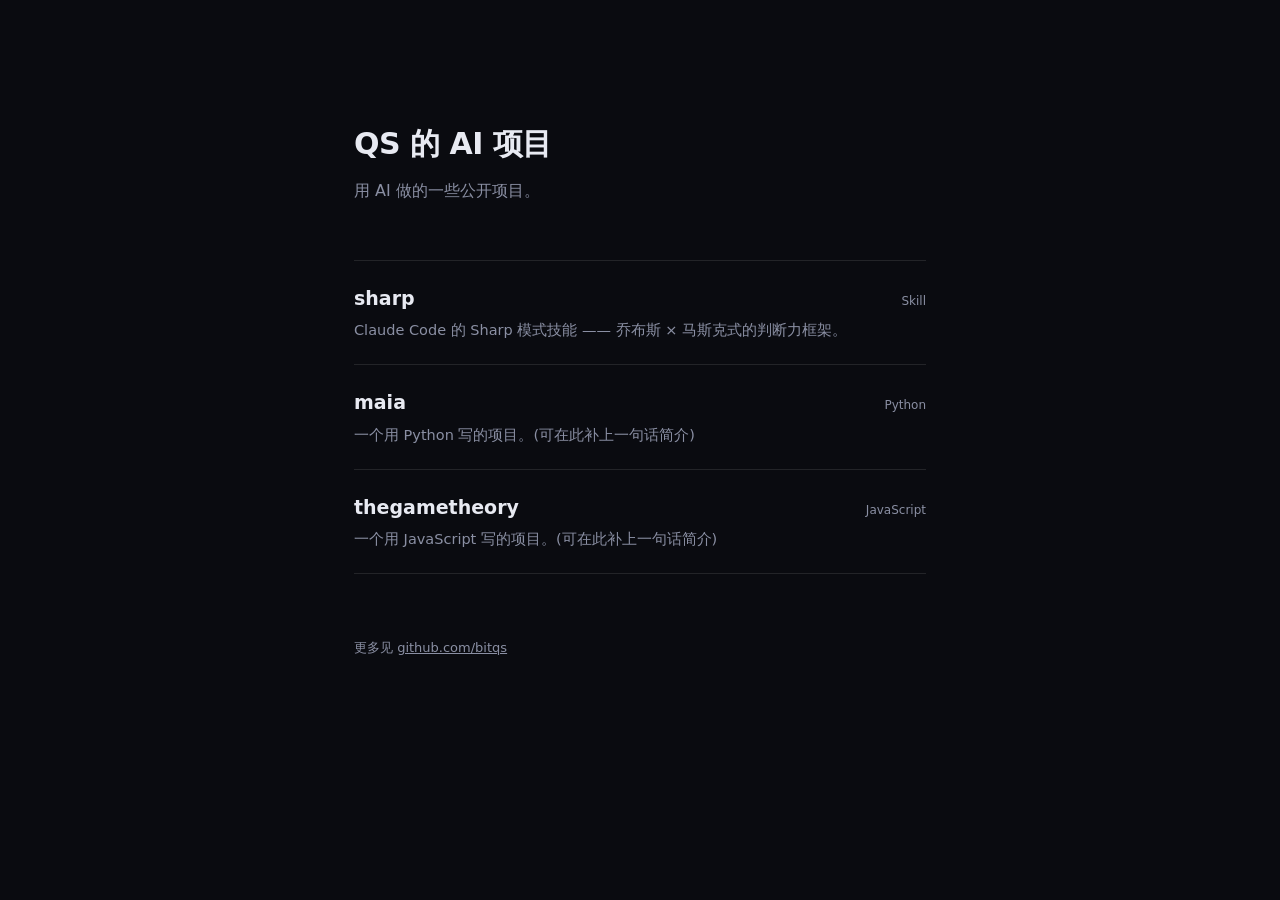
==== index.html @ 00a7f292 "Simplify to minimal list of public AI projects" ====
<!DOCTYPE html>
<html lang="zh-CN">
<head>
  <meta charset="UTF-8" />
  <meta name="viewport" content="width=device-width, initial-scale=1.0" />
  <title>QS · AI 项目</title>
  <style>
    :root {
      --bg: #0a0b10;
      --text: #e8eaf2;
      --muted: #8a8fa3;
      --line: rgba(255, 255, 255, 0.1);
      --accent: #7c5cff;
    }
    * { margin: 0; padding: 0; box-sizing: border-box; }
    body {
      font-family: -apple-system, "PingFang SC", "Microsoft YaHei", system-ui, sans-serif;
      background: var(--bg);
      color: var(--text);
      line-height: 1.6;
      -webkit-font-smoothing: antialiased;
    }
    main {
      max-width: 620px;
      margin: 0 auto;
      padding: 120px 24px 80px;
    }
    header { margin-bottom: 56px; }
    h1 { font-size: 30px; font-weight: 700; letter-spacing: -0.5px; }
    header p { color: var(--muted); margin-top: 10px; font-size: 16px; }

    .list { display: flex; flex-direction: column; }
    a.item {
      display: block;
      text-decoration: none;
      color: inherit;
      padding: 22px 0;
      border-top: 1px solid var(--line);
      transition: padding-left 0.18s ease;
    }
    a.item:last-child { border-bottom: 1px solid var(--line); }
    a.item:hover { padding-left: 8px; }
    .row { display: flex; align-items: baseline; justify-content: space-between; gap: 12px; }
    .name { font-size: 19px; font-weight: 600; }
    a.item:hover .name { color: var(--accent); }
    .lang { font-size: 12px; color: var(--muted); white-space: nowrap; }
    .desc { color: var(--muted); font-size: 14.5px; margin-top: 6px; }

    footer {
      margin-top: 64px;
      color: var(--muted);
      font-size: 13px;
    }
    footer a { color: var(--muted); }
  </style>
</head>
<body>
  <main>
    <header>
      <h1>QS 的 AI 项目</h1>
      <p>用 AI 做的一些公开项目。</p>
    </header>

    <div class="list">
      <a class="item" href="https://github.com/bitqs/sharp">
        <div class="row">
          <span class="name">sharp</span>
          <span class="lang">Skill</span>
        </div>
        <div class="desc">Claude Code 的 Sharp 模式技能 —— 乔布斯 × 马斯克式的判断力框架。</div>
      </a>

      <a class="item" href="https://github.com/bitqs/maia">
        <div class="row">
          <span class="name">maia</span>
          <span class="lang">Python</span>
        </div>
        <div class="desc">一个用 Python 写的项目。(可在此补上一句话简介)</div>
      </a>

      <a class="item" href="https://github.com/bitqs/thegametheory">
        <div class="row">
          <span class="name">thegametheory</span>
          <span class="lang">JavaScript</span>
        </div>
        <div class="desc">一个用 JavaScript 写的项目。(可在此补上一句话简介)</div>
      </a>
    </div>

    <footer>
      更多见 <a href="https://github.com/bitqs">github.com/bitqs</a>
    </footer>
  </main>
</body>
</html>
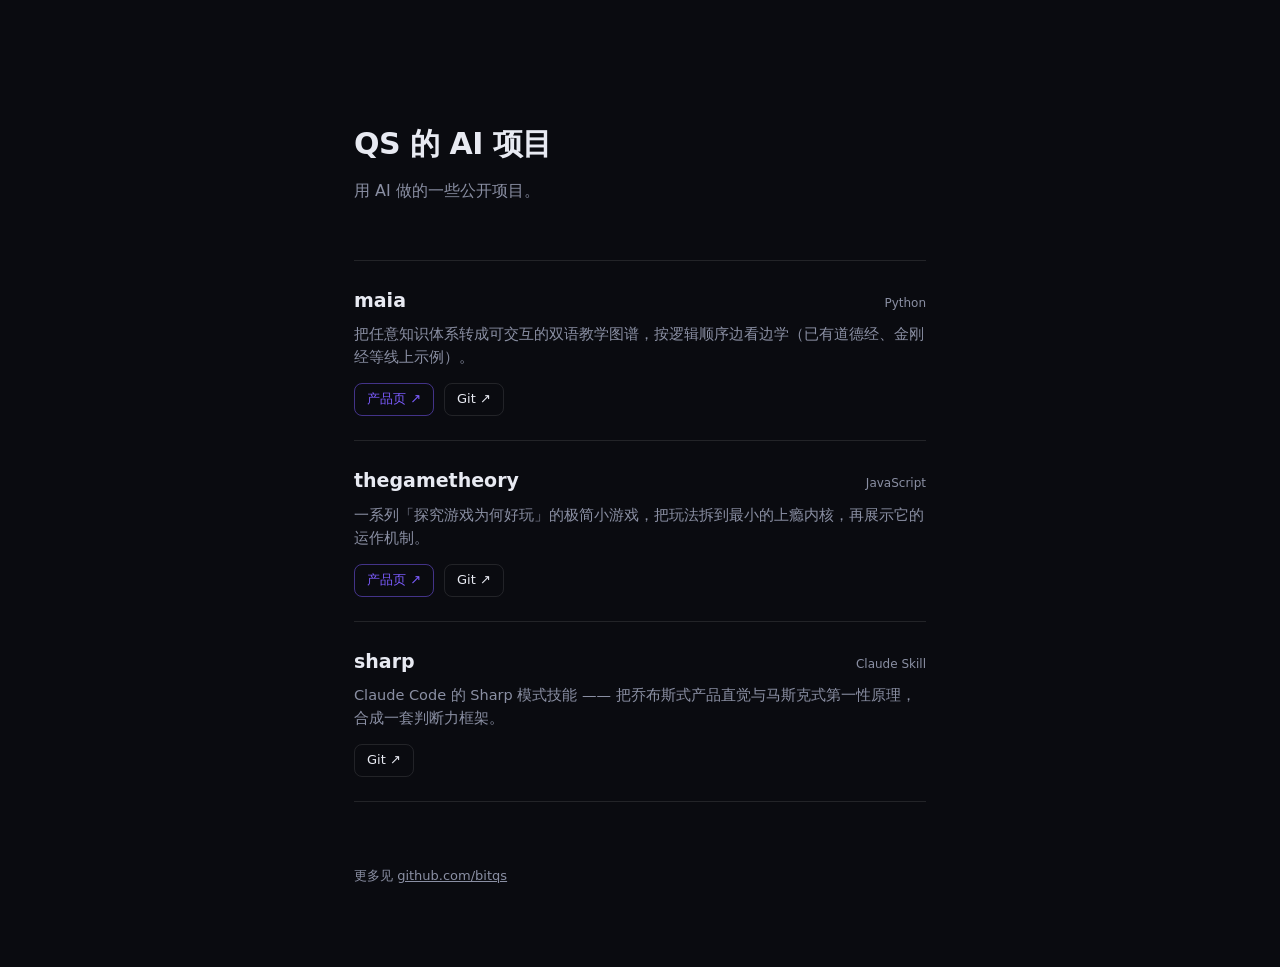
==== commit 899ec491: "Add project descriptions with product and Git links" ====
--- a/index.html
+++ b/index.html
@@ -30,21 +30,29 @@
     header p { color: var(--muted); margin-top: 10px; font-size: 16px; }
 
     .list { display: flex; flex-direction: column; }
-    a.item {
-      display: block;
-      text-decoration: none;
-      color: inherit;
-      padding: 22px 0;
+    .item {
+      padding: 24px 0;
       border-top: 1px solid var(--line);
-      transition: padding-left 0.18s ease;
     }
-    a.item:last-child { border-bottom: 1px solid var(--line); }
-    a.item:hover { padding-left: 8px; }
+    .item:last-child { border-bottom: 1px solid var(--line); }
     .row { display: flex; align-items: baseline; justify-content: space-between; gap: 12px; }
     .name { font-size: 19px; font-weight: 600; }
-    a.item:hover .name { color: var(--accent); }
     .lang { font-size: 12px; color: var(--muted); white-space: nowrap; }
-    .desc { color: var(--muted); font-size: 14.5px; margin-top: 6px; }
+    .desc { color: var(--muted); font-size: 14.5px; margin-top: 8px; }
+
+    .links { display: flex; gap: 10px; margin-top: 14px; flex-wrap: wrap; }
+    .links a {
+      font-size: 13px;
+      text-decoration: none;
+      color: var(--text);
+      padding: 5px 12px;
+      border: 1px solid var(--line);
+      border-radius: 8px;
+      transition: border-color 0.18s ease, color 0.18s ease;
+    }
+    .links a:hover { border-color: var(--accent); color: var(--accent); }
+    .links a.primary { border-color: rgba(124, 92, 255, 0.5); color: var(--accent); }
+    .links a.primary:hover { background: rgba(124, 92, 255, 0.12); }
 
     footer {
       margin-top: 64px;
@@ -62,33 +70,44 @@
     </header>
 
     <div class="list">
-      <a class="item" href="https://github.com/bitqs/sharp">
-        <div class="row">
-          <span class="name">sharp</span>
-          <span class="lang">Skill</span>
-        </div>
-        <div class="desc">Claude Code 的 Sharp 模式技能 —— 乔布斯 × 马斯克式的判断力框架。</div>
-      </a>
-
-      <a class="item" href="https://github.com/bitqs/maia">
+      <article class="item">
         <div class="row">
           <span class="name">maia</span>
           <span class="lang">Python</span>
         </div>
-        <div class="desc">一个用 Python 写的项目。(可在此补上一句话简介)</div>
-      </a>
+        <div class="desc">把任意知识体系转成可交互的双语教学图谱，按逻辑顺序边看边学（已有道德经、金刚经等线上示例）。</div>
+        <div class="links">
+          <a class="primary" href="https://bitqs.github.io/maia/daodejing.html" target="_blank" rel="noopener">产品页 ↗</a>
+          <a href="https://github.com/bitqs/maia" target="_blank" rel="noopener">Git ↗</a>
+        </div>
+      </article>
 
-      <a class="item" href="https://github.com/bitqs/thegametheory">
+      <article class="item">
         <div class="row">
           <span class="name">thegametheory</span>
           <span class="lang">JavaScript</span>
         </div>
-        <div class="desc">一个用 JavaScript 写的项目。(可在此补上一句话简介)</div>
-      </a>
+        <div class="desc">一系列「探究游戏为何好玩」的极简小游戏，把玩法拆到最小的上瘾内核，再展示它的运作机制。</div>
+        <div class="links">
+          <a class="primary" href="https://thegametheory.pages.dev" target="_blank" rel="noopener">产品页 ↗</a>
+          <a href="https://github.com/bitqs/thegametheory" target="_blank" rel="noopener">Git ↗</a>
+        </div>
+      </article>
+
+      <article class="item">
+        <div class="row">
+          <span class="name">sharp</span>
+          <span class="lang">Claude Skill</span>
+        </div>
+        <div class="desc">Claude Code 的 Sharp 模式技能 —— 把乔布斯式产品直觉与马斯克式第一性原理，合成一套判断力框架。</div>
+        <div class="links">
+          <a href="https://github.com/bitqs/sharp" target="_blank" rel="noopener">Git ↗</a>
+        </div>
+      </article>
     </div>
 
     <footer>
-      更多见 <a href="https://github.com/bitqs">github.com/bitqs</a>
+      更多见 <a href="https://github.com/bitqs" target="_blank" rel="noopener">github.com/bitqs</a>
     </footer>
   </main>
 </body>
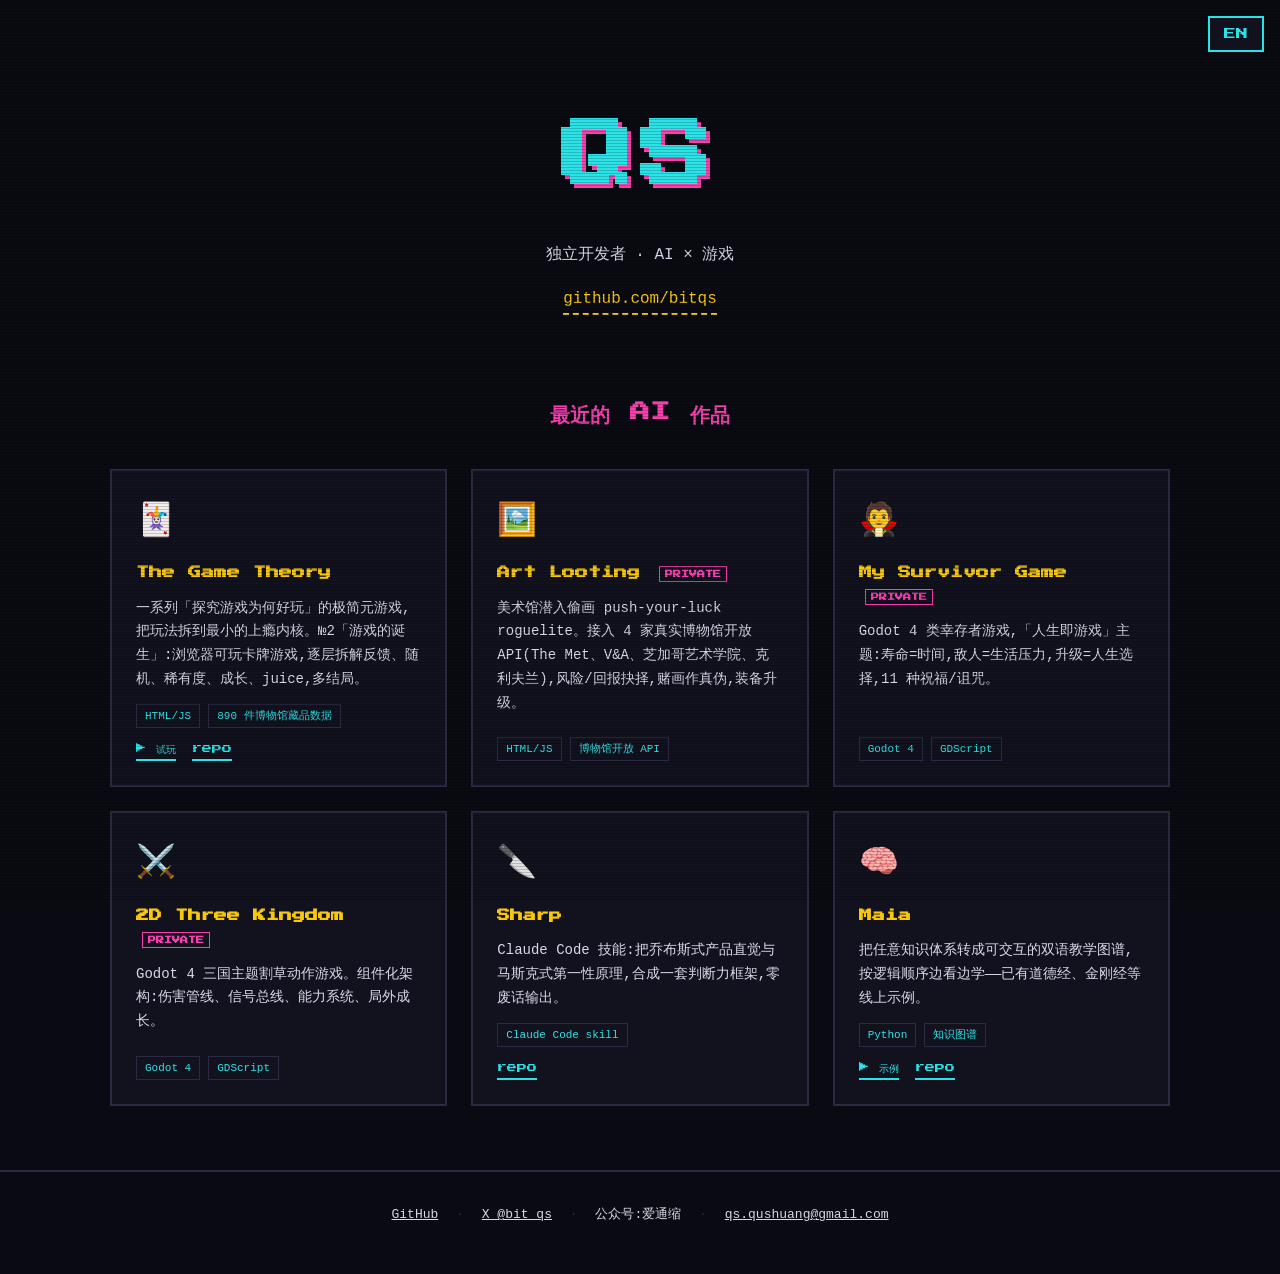
==== commit 6eca6f57: "Redesign as pixel/neon retro theme with zh/en i18n Co-Authored-By: Claude Opus 4.8 (1M context) <nor" ====
--- a/index.html
+++ b/index.html
@@ -1,114 +1,96 @@
 <!DOCTYPE html>
 <html lang="zh-CN">
 <head>
-  <meta charset="UTF-8" />
-  <meta name="viewport" content="width=device-width, initial-scale=1.0" />
-  <title>QS · AI 项目</title>
-  <style>
-    :root {
-      --bg: #0a0b10;
-      --text: #e8eaf2;
-      --muted: #8a8fa3;
-      --line: rgba(255, 255, 255, 0.1);
-      --accent: #7c5cff;
-    }
-    * { margin: 0; padding: 0; box-sizing: border-box; }
-    body {
-      font-family: -apple-system, "PingFang SC", "Microsoft YaHei", system-ui, sans-serif;
-      background: var(--bg);
-      color: var(--text);
-      line-height: 1.6;
-      -webkit-font-smoothing: antialiased;
-    }
-    main {
-      max-width: 620px;
-      margin: 0 auto;
-      padding: 120px 24px 80px;
-    }
-    header { margin-bottom: 56px; }
-    h1 { font-size: 30px; font-weight: 700; letter-spacing: -0.5px; }
-    header p { color: var(--muted); margin-top: 10px; font-size: 16px; }
-
-    .list { display: flex; flex-direction: column; }
-    .item {
-      padding: 24px 0;
-      border-top: 1px solid var(--line);
-    }
-    .item:last-child { border-bottom: 1px solid var(--line); }
-    .row { display: flex; align-items: baseline; justify-content: space-between; gap: 12px; }
-    .name { font-size: 19px; font-weight: 600; }
-    .lang { font-size: 12px; color: var(--muted); white-space: nowrap; }
-    .desc { color: var(--muted); font-size: 14.5px; margin-top: 8px; }
-
-    .links { display: flex; gap: 10px; margin-top: 14px; flex-wrap: wrap; }
-    .links a {
-      font-size: 13px;
-      text-decoration: none;
-      color: var(--text);
-      padding: 5px 12px;
-      border: 1px solid var(--line);
-      border-radius: 8px;
-      transition: border-color 0.18s ease, color 0.18s ease;
-    }
-    .links a:hover { border-color: var(--accent); color: var(--accent); }
-    .links a.primary { border-color: rgba(124, 92, 255, 0.5); color: var(--accent); }
-    .links a.primary:hover { background: rgba(124, 92, 255, 0.12); }
-
-    footer {
-      margin-top: 64px;
-      color: var(--muted);
-      font-size: 13px;
-    }
-    footer a { color: var(--muted); }
-  </style>
+  <meta charset="UTF-8">
+  <meta name="viewport" content="width=device-width, initial-scale=1.0">
+  <title>QS · AI 作品集</title>
+  <meta name="description" content="QS — 独立开发者,AI × 游戏。最近的 AI 作品集。">
+  <link rel="preconnect" href="https://fonts.googleapis.com">
+  <link rel="preconnect" href="https://fonts.gstatic.com" crossorigin>
+  <link href="https://fonts.googleapis.com/css2?family=Press+Start+2P&display=swap" rel="stylesheet">
+  <link rel="stylesheet" href="style.css">
 </head>
 <body>
+  <div class="scanlines" aria-hidden="true"></div>
+
+  <button id="lang-toggle" aria-label="Switch language">EN</button>
+
+  <header class="hero">
+    <h1 class="hero-title">QS</h1>
+    <p class="hero-sub" data-i18n="tagline">独立开发者 · AI × 游戏</p>
+    <a class="hero-gh" href="https://github.com/bitqs" target="_blank" rel="noopener">github.com/bitqs</a>
+  </header>
+
   <main>
-    <header>
-      <h1>QS 的 AI 项目</h1>
-      <p>用 AI 做的一些公开项目。</p>
-    </header>
+    <h2 class="section-title" data-i18n="worksTitle">最近的 AI 作品</h2>
+    <div class="grid">
 
-    <div class="list">
-      <article class="item">
-        <div class="row">
-          <span class="name">maia</span>
-          <span class="lang">Python</span>
-        </div>
-        <div class="desc">把任意知识体系转成可交互的双语教学图谱，按逻辑顺序边看边学（已有道德经、金刚经等线上示例）。</div>
+      <article class="card">
+        <div class="card-icon">🃏</div>
+        <h3>The Game Theory</h3>
+        <p data-i18n="tgtDesc">一系列「探究游戏为何好玩」的极简元游戏,把玩法拆到最小的上瘾内核。№2「游戏的诞生」:浏览器可玩卡牌游戏,逐层拆解反馈、随机、稀有度、成长、juice,多结局。</p>
+        <div class="tags"><span>HTML/JS</span><span>890 件博物馆藏品数据</span></div>
         <div class="links">
-          <a class="primary" href="https://bitqs.github.io/maia/daodejing.html" target="_blank" rel="noopener">产品页 ↗</a>
-          <a href="https://github.com/bitqs/maia" target="_blank" rel="noopener">Git ↗</a>
+          <a href="https://thegametheory.pages.dev" target="_blank" rel="noopener" data-i18n="play">▶ 试玩</a>
+          <a href="https://github.com/bitqs/thegametheory" target="_blank" rel="noopener">repo</a>
         </div>
       </article>
 
-      <article class="item">
-        <div class="row">
-          <span class="name">thegametheory</span>
-          <span class="lang">JavaScript</span>
-        </div>
-        <div class="desc">一系列「探究游戏为何好玩」的极简小游戏，把玩法拆到最小的上瘾内核，再展示它的运作机制。</div>
+      <article class="card">
+        <div class="card-icon">🖼️</div>
+        <h3>Art Looting <span class="badge">PRIVATE</span></h3>
+        <p data-i18n="artDesc">美术馆潜入偷画 push-your-luck roguelite。接入 4 家真实博物馆开放 API(The Met、V&amp;A、芝加哥艺术学院、克利夫兰),风险/回报抉择,赌画作真伪,装备升级。</p>
+        <div class="tags"><span>HTML/JS</span><span>博物馆开放 API</span></div>
+      </article>
+
+      <article class="card">
+        <div class="card-icon">🧛</div>
+        <h3>My Survivor Game <span class="badge">PRIVATE</span></h3>
+        <p data-i18n="survDesc">Godot 4 类幸存者游戏,「人生即游戏」主题:寿命=时间,敌人=生活压力,升级=人生选择,11 种祝福/诅咒。</p>
+        <div class="tags"><span>Godot 4</span><span>GDScript</span></div>
+      </article>
+
+      <article class="card">
+        <div class="card-icon">⚔️</div>
+        <h3>2D Three Kingdom <span class="badge">PRIVATE</span></h3>
+        <p data-i18n="threeDesc">Godot 4 三国主题割草动作游戏。组件化架构:伤害管线、信号总线、能力系统、局外成长。</p>
+        <div class="tags"><span>Godot 4</span><span>GDScript</span></div>
+      </article>
+
+      <article class="card">
+        <div class="card-icon">🔪</div>
+        <h3>Sharp</h3>
+        <p data-i18n="sharpDesc">Claude Code 技能:把乔布斯式产品直觉与马斯克式第一性原理,合成一套判断力框架,零废话输出。</p>
+        <div class="tags"><span>Claude Code skill</span></div>
         <div class="links">
-          <a class="primary" href="https://thegametheory.pages.dev" target="_blank" rel="noopener">产品页 ↗</a>
-          <a href="https://github.com/bitqs/thegametheory" target="_blank" rel="noopener">Git ↗</a>
+          <a href="https://github.com/bitqs/sharp" target="_blank" rel="noopener">repo</a>
         </div>
       </article>
 
-      <article class="item">
-        <div class="row">
-          <span class="name">sharp</span>
-          <span class="lang">Claude Skill</span>
-        </div>
-        <div class="desc">Claude Code 的 Sharp 模式技能 —— 把乔布斯式产品直觉与马斯克式第一性原理，合成一套判断力框架。</div>
+      <article class="card">
+        <div class="card-icon">🧠</div>
+        <h3>Maia</h3>
+        <p data-i18n="maiaDesc">把任意知识体系转成可交互的双语教学图谱,按逻辑顺序边看边学——已有道德经、金刚经等线上示例。</p>
+        <div class="tags"><span>Python</span><span>知识图谱</span></div>
         <div class="links">
-          <a href="https://github.com/bitqs/sharp" target="_blank" rel="noopener">Git ↗</a>
+          <a href="https://bitqs.github.io/maia/daodejing.html" target="_blank" rel="noopener" data-i18n="demo">▶ 示例</a>
+          <a href="https://github.com/bitqs/maia" target="_blank" rel="noopener">repo</a>
         </div>
       </article>
+
     </div>
+  </main>
 
-    <footer>
-      更多见 <a href="https://github.com/bitqs" target="_blank" rel="noopener">github.com/bitqs</a>
-    </footer>
-  </main>
+  <footer>
+    <a href="https://github.com/bitqs" target="_blank" rel="noopener">GitHub</a>
+    <span class="sep">·</span>
+    <a href="https://x.com/bit_qs" target="_blank" rel="noopener">X @bit_qs</a>
+    <span class="sep">·</span>
+    <span data-i18n="wechat">公众号:爱通缩</span>
+    <span class="sep">·</span>
+    <a href="mailto:qs.qushuang@gmail.com">qs.qushuang@gmail.com</a>
+  </footer>
+
+  <script src="main.js"></script>
 </body>
 </html>
--- a/style.css
+++ b/style.css
@@ -0,0 +1,186 @@
+:root {
+  --bg: #0a0a12;
+  --bg-card: #12121f;
+  --fg: #d8d8e8;
+  --cyan: #2de2e6;
+  --magenta: #f640ae;
+  --yellow: #f9c80e;
+  --border: #2a2a45;
+  --px-font: 'Press Start 2P', 'Microsoft YaHei', monospace;
+}
+
+* { margin: 0; padding: 0; box-sizing: border-box; }
+
+body {
+  background: var(--bg);
+  color: var(--fg);
+  font-family: ui-monospace, 'SF Mono', Menlo, 'PingFang SC', 'Microsoft YaHei', monospace;
+  line-height: 1.7;
+  min-height: 100vh;
+}
+
+/* CRT scanlines */
+.scanlines {
+  position: fixed;
+  inset: 0;
+  pointer-events: none;
+  background: repeating-linear-gradient(
+    0deg,
+    rgba(0, 0, 0, 0.18) 0px,
+    rgba(0, 0, 0, 0.18) 1px,
+    transparent 1px,
+    transparent 3px
+  );
+  z-index: 100;
+}
+
+/* Language toggle */
+#lang-toggle {
+  position: fixed;
+  top: 16px;
+  right: 16px;
+  z-index: 200;
+  font-family: var(--px-font);
+  font-size: 12px;
+  padding: 10px 14px;
+  background: var(--bg-card);
+  color: var(--cyan);
+  border: 2px solid var(--cyan);
+  cursor: pointer;
+  image-rendering: pixelated;
+}
+#lang-toggle:hover {
+  background: var(--cyan);
+  color: var(--bg);
+  box-shadow: 0 0 12px var(--cyan);
+}
+
+/* Hero */
+.hero {
+  text-align: center;
+  padding: 96px 20px 56px;
+}
+.hero-title {
+  font-family: var(--px-font);
+  font-size: clamp(40px, 10vw, 72px);
+  color: var(--cyan);
+  text-shadow: 4px 4px 0 var(--magenta);
+  letter-spacing: 0.1em;
+}
+.hero-sub {
+  margin-top: 24px;
+  font-size: 16px;
+  color: var(--fg);
+}
+.hero-gh {
+  display: inline-block;
+  margin-top: 16px;
+  color: var(--yellow);
+  text-decoration: none;
+  border-bottom: 2px dashed var(--yellow);
+}
+.hero-gh:hover { text-shadow: 0 0 8px var(--yellow); }
+
+/* Works section */
+.section-title {
+  font-family: var(--px-font);
+  font-size: clamp(14px, 3vw, 20px);
+  color: var(--magenta);
+  text-align: center;
+  margin: 24px 20px 40px;
+}
+.grid {
+  display: grid;
+  grid-template-columns: repeat(auto-fit, minmax(300px, 1fr));
+  gap: 24px;
+  max-width: 1100px;
+  margin: 0 auto;
+  padding: 0 20px 64px;
+}
+
+/* Cards */
+.card {
+  background: var(--bg-card);
+  border: 2px solid var(--border);
+  padding: 24px;
+  display: flex;
+  flex-direction: column;
+  gap: 12px;
+  transition: border-color 0.15s, box-shadow 0.15s;
+}
+.card:hover {
+  border-color: var(--cyan);
+  box-shadow: 0 0 16px rgba(45, 226, 230, 0.35);
+  animation: jitter 0.25s steps(2) 1;
+}
+@keyframes jitter {
+  25% { transform: translate(-2px, 1px); }
+  75% { transform: translate(2px, -1px); }
+}
+.card-icon { font-size: 32px; }
+.card h3 {
+  font-family: var(--px-font);
+  font-size: 13px;
+  color: var(--yellow);
+  line-height: 1.8;
+}
+.card p { font-size: 14px; flex: 1; }
+
+.badge {
+  font-family: var(--px-font);
+  font-size: 8px;
+  color: var(--magenta);
+  border: 1px solid var(--magenta);
+  padding: 3px 5px;
+  vertical-align: middle;
+  margin-left: 6px;
+}
+
+.tags { display: flex; flex-wrap: wrap; gap: 8px; }
+.tags span {
+  font-size: 11px;
+  color: var(--cyan);
+  border: 1px solid var(--border);
+  padding: 2px 8px;
+}
+
+.links { display: flex; gap: 16px; }
+.links a {
+  font-family: var(--px-font);
+  font-size: 10px;
+  color: var(--cyan);
+  text-decoration: none;
+  border-bottom: 2px solid var(--cyan);
+  padding-bottom: 2px;
+}
+.links a:hover { text-shadow: 0 0 8px var(--cyan); }
+
+/* Footer */
+footer {
+  text-align: center;
+  padding: 32px 20px 48px;
+  border-top: 2px solid var(--border);
+  font-size: 13px;
+}
+footer a { color: var(--fg); }
+footer a:hover { color: var(--cyan); }
+.sep { margin: 0 10px; color: var(--border); }
+
+@media (max-width: 480px) {
+  .hero { padding-top: 80px; }
+  .grid { grid-template-columns: 1fr; }
+}
+
+/* A11y */
+#lang-toggle:focus-visible,
+.hero-gh:focus-visible,
+.links a:focus-visible,
+footer a:focus-visible {
+  outline: 2px solid var(--yellow);
+  outline-offset: 2px;
+}
+
+@media (prefers-reduced-motion: reduce) {
+  .card { transition: none; }
+  .card:hover { animation: none; }
+}
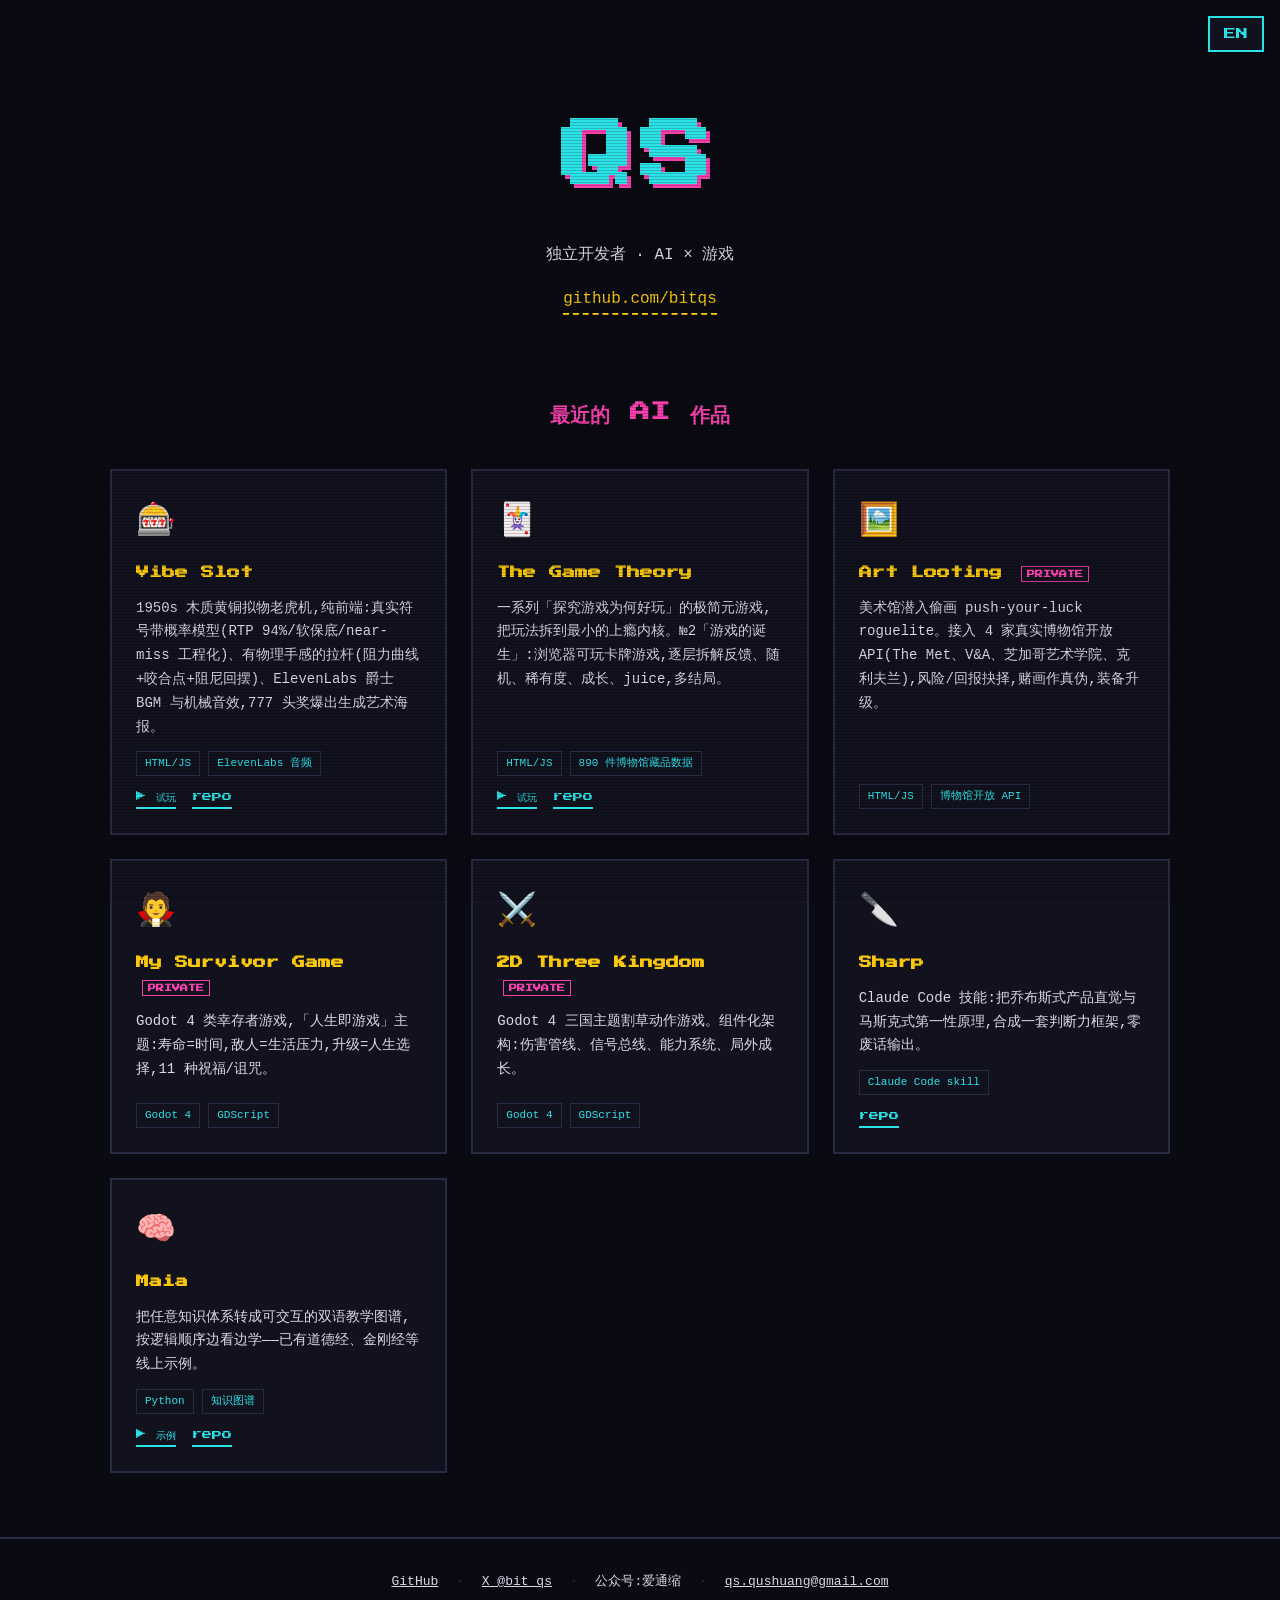
==== commit ef8b50b0: "feat: add Vibe Slot card Co-Authored-By: Claude Opus 4.8 <noreply@anthropic.com>" ====
--- a/index.html
+++ b/index.html
@@ -24,6 +24,17 @@
   <main>
     <h2 class="section-title" data-i18n="worksTitle">最近的 AI 作品</h2>
     <div class="grid">
+
+      <article class="card">
+        <div class="card-icon">🎰</div>
+        <h3>Vibe Slot</h3>
+        <p data-i18n="slotDesc">1950s 木质黄铜拟物老虎机,纯前端:真实符号带概率模型(RTP 94%/软保底/near-miss 工程化)、有物理手感的拉杆(阻力曲线+咬合点+阻尼回摆)、ElevenLabs 爵士 BGM 与机械音效,777 头奖爆出生成艺术海报。</p>
+        <div class="tags"><span>HTML/JS</span><span>ElevenLabs 音频</span></div>
+        <div class="links">
+          <a href="https://vibe-slot.pages.dev" target="_blank" rel="noopener" data-i18n="play">▶ 试玩</a>
+          <a href="https://github.com/bitqs/vibe-slot" target="_blank" rel="noopener">repo</a>
+        </div>
+      </article>
 
       <article class="card">
         <div class="card-icon">🃏</div>
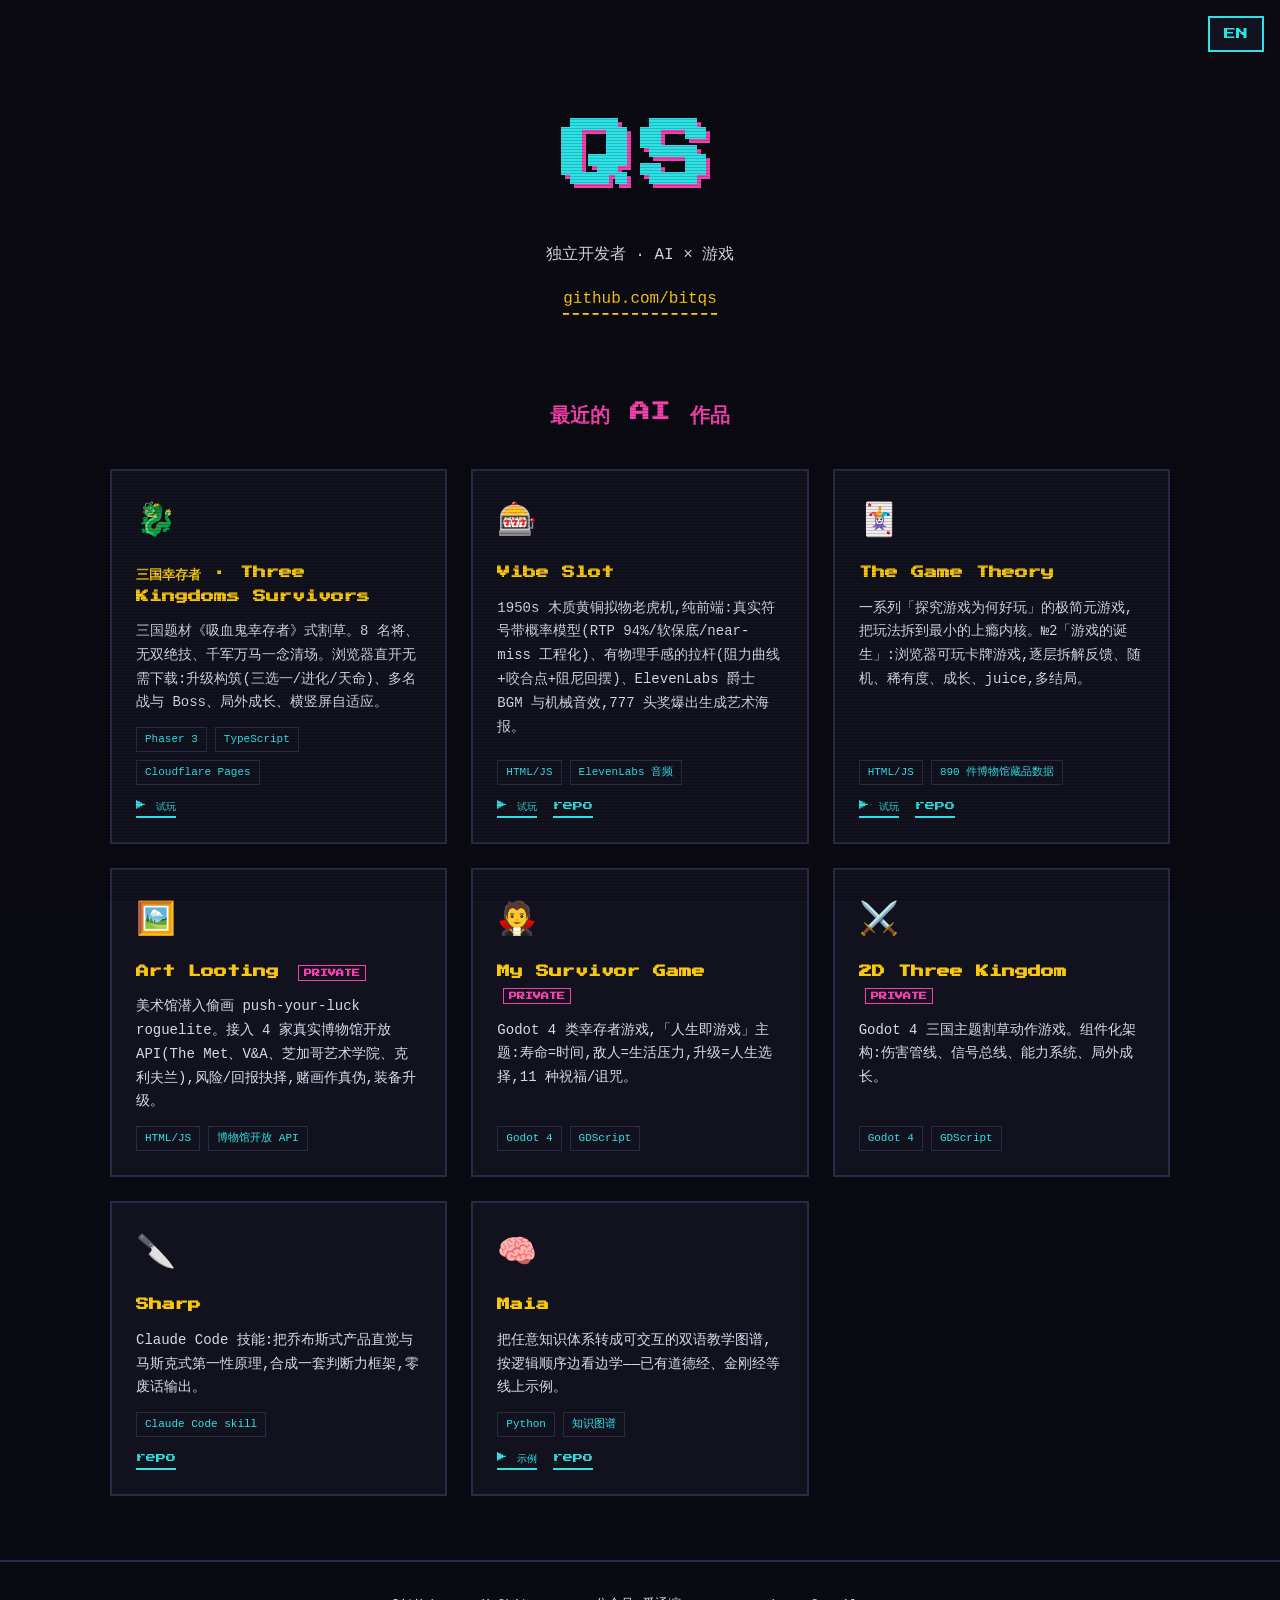
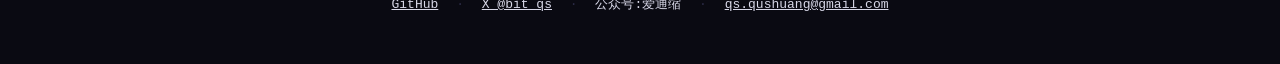
==== commit 2229e63a: "site: 头牌加三国幸存者(可玩) — 更新 bitqs.github.io/bitqs" ====
--- a/index.html
+++ b/index.html
@@ -24,6 +24,16 @@
   <main>
     <h2 class="section-title" data-i18n="worksTitle">最近的 AI 作品</h2>
     <div class="grid">
+
+      <article class="card">
+        <div class="card-icon">🐉</div>
+        <h3>三国幸存者 · Three Kingdoms Survivors</h3>
+        <p data-i18n="sgsDesc">三国题材《吸血鬼幸存者》式割草。8 名将、无双绝技、千军万马一念清场。浏览器直开无需下载:升级构筑(三选一/进化/天命)、多名战与 Boss、局外成长、横竖屏自适应。</p>
+        <div class="tags"><span>Phaser 3</span><span>TypeScript</span><span>Cloudflare Pages</span></div>
+        <div class="links">
+          <a href="https://sanguo-survivor.pages.dev" target="_blank" rel="noopener" data-i18n="play">▶ 试玩</a>
+        </div>
+      </article>
 
       <article class="card">
         <div class="card-icon">🎰</div>
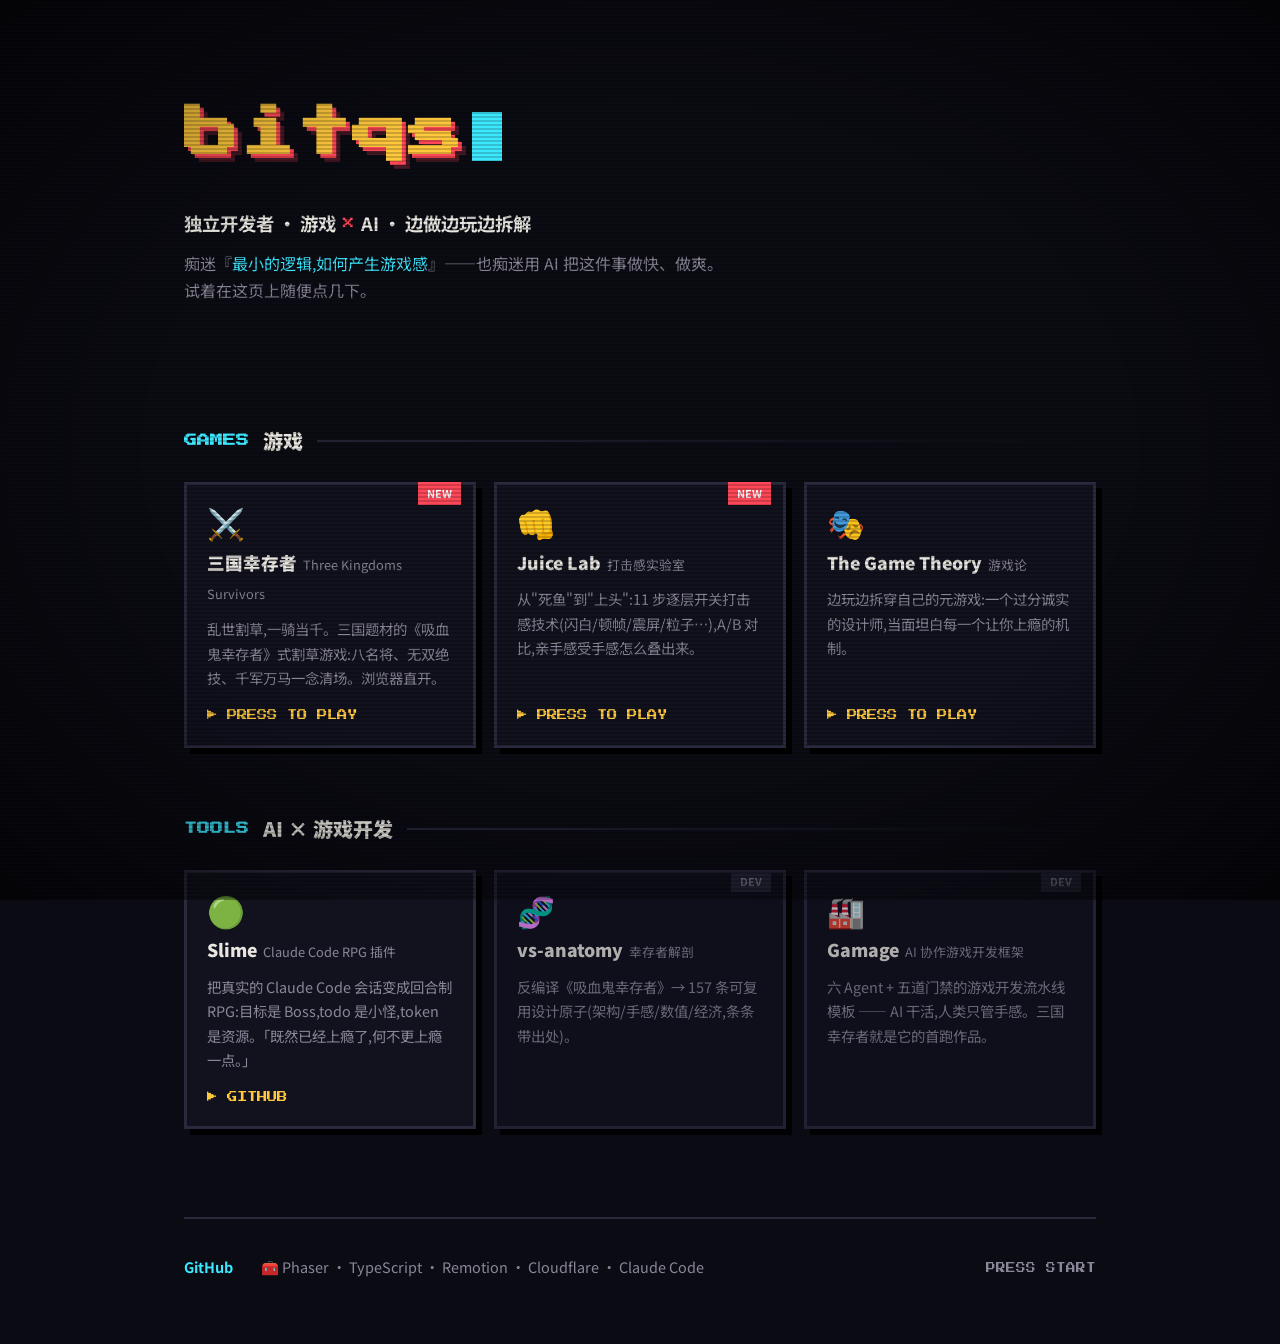
==== commit ea0409fe: "Sync homepage with bitqs.github.io (arcade portfolio) Co-Authored-By: Claude Fable 5 <noreply@anthro" ====
--- a/index.html
+++ b/index.html
@@ -1,117 +1,256 @@
 <!DOCTYPE html>
 <html lang="zh-CN">
 <head>
-  <meta charset="UTF-8">
-  <meta name="viewport" content="width=device-width, initial-scale=1.0">
-  <title>QS · AI 作品集</title>
-  <meta name="description" content="QS — 独立开发者,AI × 游戏。最近的 AI 作品集。">
-  <link rel="preconnect" href="https://fonts.googleapis.com">
-  <link rel="preconnect" href="https://fonts.gstatic.com" crossorigin>
-  <link href="https://fonts.googleapis.com/css2?family=Press+Start+2P&display=swap" rel="stylesheet">
-  <link rel="stylesheet" href="style.css">
+<meta charset="UTF-8">
+<meta name="viewport" content="width=device-width, initial-scale=1.0">
+<title>bitqs · 游戏 × AI</title>
+<meta name="description" content="独立开发者 bitqs — 痴迷『最小的逻辑,如何产生游戏感』,用 AI 把这件事做快、做爽。">
+<link rel="preconnect" href="https://fonts.googleapis.com">
+<link rel="preconnect" href="https://fonts.gstatic.com" crossorigin>
+<link href="https://fonts.googleapis.com/css2?family=Press+Start+2P&family=Noto+Sans+SC:wght@400;700;900&display=swap" rel="stylesheet">
+<style>
+:root {
+  --bg: #0b0b14;
+  --bg-card: #12121f;
+  --ink: #e8e6df;
+  --dim: #8a8798;
+  --gold: #ffc83d;
+  --red: #ff4757;
+  --cyan: #3de8ff;
+  --border: #2a2a3e;
+}
+* { margin: 0; padding: 0; box-sizing: border-box; }
+html { scroll-behavior: smooth; }
+body {
+  background: var(--bg);
+  color: var(--ink);
+  font-family: 'Noto Sans SC', sans-serif;
+  line-height: 1.7;
+  overflow-x: hidden;
+  cursor: crosshair;
+}
+
+/* CRT scanlines + vignette */
+body::before {
+  content: '';
+  position: fixed; inset: 0;
+  background: repeating-linear-gradient(0deg, transparent 0 2px, rgba(0,0,0,.18) 2px 4px);
+  pointer-events: none; z-index: 9000;
+}
+body::after {
+  content: '';
+  position: fixed; inset: 0;
+  background: radial-gradient(ellipse at center, transparent 55%, rgba(0,0,0,.55) 100%);
+  pointer-events: none; z-index: 9001;
+}
+
+.wrap { max-width: 960px; margin: 0 auto; padding: 0 24px; }
+
+/* ===== Hero ===== */
+header {
+  padding: 88px 0 56px;
+  position: relative;
+}
+.logo {
+  font-family: 'Press Start 2P', monospace;
+  font-size: clamp(2rem, 7vw, 3.4rem);
+  color: var(--gold);
+  text-shadow: 4px 4px 0 var(--red), 8px 8px 0 rgba(255,71,87,.25);
+  letter-spacing: 2px;
+  animation: drop-in .5s cubic-bezier(.2,1.6,.4,1) both;
+}
+.logo .cursor {
+  display: inline-block; width: .55em; height: .9em;
+  background: var(--cyan); margin-left: 8px; vertical-align: baseline;
+  animation: blink 1s steps(1) infinite;
+}
+@keyframes blink { 50% { opacity: 0; } }
+@keyframes drop-in {
+  from { transform: translateY(-40px) scale(1.2); opacity: 0; }
+  to   { transform: none; opacity: 1; }
+}
+.tagline {
+  margin-top: 28px;
+  font-size: 1.15rem; font-weight: 700;
+  animation: fade-up .6s .25s both;
+}
+.tagline .vs { color: var(--red); font-family: 'Press Start 2P', monospace; font-size: .8em; padding: 0 .35em; }
+.sub {
+  margin-top: 10px; color: var(--dim); max-width: 560px;
+  animation: fade-up .6s .4s both;
+}
+.sub em { color: var(--cyan); font-style: normal; }
+@keyframes fade-up {
+  from { transform: translateY(16px); opacity: 0; }
+  to   { transform: none; opacity: 1; }
+}
+
+/* ===== Section title ===== */
+.sec {
+  font-family: 'Press Start 2P', monospace;
+  font-size: .8rem; color: var(--cyan);
+  margin: 64px 0 24px;
+  display: flex; align-items: center; gap: 14px;
+}
+.sec::after { content: ''; flex: 1; height: 2px; background: linear-gradient(90deg, var(--border), transparent); }
+.sec .zh { font-family: 'Noto Sans SC', sans-serif; font-weight: 900; font-size: 1.25rem; color: var(--ink); }
+
+/* ===== Cards: arcade cabinet select ===== */
+.grid { display: grid; grid-template-columns: repeat(auto-fit, minmax(270px, 1fr)); gap: 18px; }
+.card {
+  background: var(--bg-card);
+  border: 3px solid var(--border);
+  box-shadow: 6px 6px 0 #000;
+  padding: 22px 20px 20px;
+  position: relative;
+  text-decoration: none; color: var(--ink);
+  display: flex; flex-direction: column; gap: 10px;
+  transition: transform .08s, border-color .08s;
+}
+a.card:hover {
+  border-color: var(--gold);
+  transform: translate(-2px,-2px);
+  box-shadow: 8px 8px 0 #000;
+  animation: hitshake .18s linear;
+}
+a.card:hover::after {
+  content: ''; position: absolute; inset: 0;
+  background: #fff; opacity: 0;
+  animation: hitflash .18s linear;
+  pointer-events: none;
+}
+@keyframes hitflash { 0% { opacity: .85; } 100% { opacity: 0; } }
+@keyframes hitshake {
+  0% { transform: translate(-2px,-2px); }
+  25% { transform: translate(-5px,-1px); }
+  50% { transform: translate(0,-4px); }
+  75% { transform: translate(-4px,-3px); }
+  100% { transform: translate(-2px,-2px); }
+}
+.card .icon { font-size: 1.9rem; line-height: 1; }
+.card h3 { font-size: 1.1rem; font-weight: 900; }
+.card h3 .en { color: var(--dim); font-weight: 400; font-size: .8rem; margin-left: 6px; }
+.card p { color: var(--dim); font-size: .9rem; flex: 1; }
+.card .play {
+  font-family: 'Press Start 2P', monospace; font-size: .65rem;
+  color: var(--gold); margin-top: 6px;
+}
+a.card:hover .play { animation: blink .6s steps(1) infinite; }
+.card .tag {
+  position: absolute; top: -3px; right: 12px;
+  background: var(--red); color: #fff;
+  font-size: .68rem; font-weight: 700;
+  padding: 2px 9px;
+}
+.card.dev { opacity: .75; }
+.card.dev .tag { background: var(--border); color: var(--dim); }
+
+/* ===== Footer ===== */
+footer {
+  margin-top: 88px; padding: 36px 0 64px;
+  border-top: 2px solid var(--border);
+  display: flex; flex-wrap: wrap; gap: 10px 28px; align-items: center;
+  color: var(--dim); font-size: .9rem;
+}
+footer a { color: var(--cyan); text-decoration: none; font-weight: 700; }
+footer a:hover { color: var(--gold); }
+.press {
+  font-family: 'Press Start 2P', monospace; font-size: .6rem;
+  color: var(--dim); margin-left: auto;
+  animation: blink 1.4s steps(1) infinite;
+}
+
+/* damage numbers */
+.dmg {
+  position: fixed; z-index: 9500;
+  font-family: 'Press Start 2P', monospace;
+  font-weight: 700; pointer-events: none;
+  animation: dmg-pop .7s cubic-bezier(.2,1.4,.5,1) forwards;
+}
+@keyframes dmg-pop {
+  0%   { transform: translate(-50%,-50%) scale(.4); opacity: 1; }
+  25%  { transform: translate(-50%, calc(-50% - 28px)) scale(1.25); opacity: 1; }
+  100% { transform: translate(-50%, calc(-50% - 64px)) scale(1); opacity: 0; }
+}
+</style>
 </head>
 <body>
-  <div class="scanlines" aria-hidden="true"></div>
-
-  <button id="lang-toggle" aria-label="Switch language">EN</button>
-
-  <header class="hero">
-    <h1 class="hero-title">QS</h1>
-    <p class="hero-sub" data-i18n="tagline">独立开发者 · AI × 游戏</p>
-    <a class="hero-gh" href="https://github.com/bitqs" target="_blank" rel="noopener">github.com/bitqs</a>
+
+<div class="wrap">
+  <header>
+    <h1 class="logo">bitqs<span class="cursor"></span></h1>
+    <p class="tagline">独立开发者 · 游戏<span class="vs">×</span>AI · 边做边玩边拆解</p>
+    <p class="sub">痴迷『<em>最小的逻辑,如何产生游戏感</em>』——也痴迷用 AI 把这件事做快、做爽。<br>试着在这页上随便点几下。</p>
   </header>
 
-  <main>
-    <h2 class="section-title" data-i18n="worksTitle">最近的 AI 作品</h2>
-    <div class="grid">
-
-      <article class="card">
-        <div class="card-icon">🐉</div>
-        <h3>三国幸存者 · Three Kingdoms Survivors</h3>
-        <p data-i18n="sgsDesc">三国题材《吸血鬼幸存者》式割草。8 名将、无双绝技、千军万马一念清场。浏览器直开无需下载:升级构筑(三选一/进化/天命)、多名战与 Boss、局外成长、横竖屏自适应。</p>
-        <div class="tags"><span>Phaser 3</span><span>TypeScript</span><span>Cloudflare Pages</span></div>
-        <div class="links">
-          <a href="https://sanguo-survivor.pages.dev" target="_blank" rel="noopener" data-i18n="play">▶ 试玩</a>
-        </div>
-      </article>
-
-      <article class="card">
-        <div class="card-icon">🎰</div>
-        <h3>Vibe Slot</h3>
-        <p data-i18n="slotDesc">1950s 木质黄铜拟物老虎机,纯前端:真实符号带概率模型(RTP 94%/软保底/near-miss 工程化)、有物理手感的拉杆(阻力曲线+咬合点+阻尼回摆)、ElevenLabs 爵士 BGM 与机械音效,777 头奖爆出生成艺术海报。</p>
-        <div class="tags"><span>HTML/JS</span><span>ElevenLabs 音频</span></div>
-        <div class="links">
-          <a href="https://vibe-slot.pages.dev" target="_blank" rel="noopener" data-i18n="play">▶ 试玩</a>
-          <a href="https://github.com/bitqs/vibe-slot" target="_blank" rel="noopener">repo</a>
-        </div>
-      </article>
-
-      <article class="card">
-        <div class="card-icon">🃏</div>
-        <h3>The Game Theory</h3>
-        <p data-i18n="tgtDesc">一系列「探究游戏为何好玩」的极简元游戏,把玩法拆到最小的上瘾内核。№2「游戏的诞生」:浏览器可玩卡牌游戏,逐层拆解反馈、随机、稀有度、成长、juice,多结局。</p>
-        <div class="tags"><span>HTML/JS</span><span>890 件博物馆藏品数据</span></div>
-        <div class="links">
-          <a href="https://thegametheory.pages.dev" target="_blank" rel="noopener" data-i18n="play">▶ 试玩</a>
-          <a href="https://github.com/bitqs/thegametheory" target="_blank" rel="noopener">repo</a>
-        </div>
-      </article>
-
-      <article class="card">
-        <div class="card-icon">🖼️</div>
-        <h3>Art Looting <span class="badge">PRIVATE</span></h3>
-        <p data-i18n="artDesc">美术馆潜入偷画 push-your-luck roguelite。接入 4 家真实博物馆开放 API(The Met、V&amp;A、芝加哥艺术学院、克利夫兰),风险/回报抉择,赌画作真伪,装备升级。</p>
-        <div class="tags"><span>HTML/JS</span><span>博物馆开放 API</span></div>
-      </article>
-
-      <article class="card">
-        <div class="card-icon">🧛</div>
-        <h3>My Survivor Game <span class="badge">PRIVATE</span></h3>
-        <p data-i18n="survDesc">Godot 4 类幸存者游戏,「人生即游戏」主题:寿命=时间,敌人=生活压力,升级=人生选择,11 种祝福/诅咒。</p>
-        <div class="tags"><span>Godot 4</span><span>GDScript</span></div>
-      </article>
-
-      <article class="card">
-        <div class="card-icon">⚔️</div>
-        <h3>2D Three Kingdom <span class="badge">PRIVATE</span></h3>
-        <p data-i18n="threeDesc">Godot 4 三国主题割草动作游戏。组件化架构:伤害管线、信号总线、能力系统、局外成长。</p>
-        <div class="tags"><span>Godot 4</span><span>GDScript</span></div>
-      </article>
-
-      <article class="card">
-        <div class="card-icon">🔪</div>
-        <h3>Sharp</h3>
-        <p data-i18n="sharpDesc">Claude Code 技能:把乔布斯式产品直觉与马斯克式第一性原理,合成一套判断力框架,零废话输出。</p>
-        <div class="tags"><span>Claude Code skill</span></div>
-        <div class="links">
-          <a href="https://github.com/bitqs/sharp" target="_blank" rel="noopener">repo</a>
-        </div>
-      </article>
-
-      <article class="card">
-        <div class="card-icon">🧠</div>
-        <h3>Maia</h3>
-        <p data-i18n="maiaDesc">把任意知识体系转成可交互的双语教学图谱,按逻辑顺序边看边学——已有道德经、金刚经等线上示例。</p>
-        <div class="tags"><span>Python</span><span>知识图谱</span></div>
-        <div class="links">
-          <a href="https://bitqs.github.io/maia/daodejing.html" target="_blank" rel="noopener" data-i18n="demo">▶ 示例</a>
-          <a href="https://github.com/bitqs/maia" target="_blank" rel="noopener">repo</a>
-        </div>
-      </article>
-
+  <h2 class="sec">GAMES <span class="zh">游戏</span></h2>
+  <div class="grid">
+    <a class="card" href="https://sanguo-survivor.pages.dev" target="_blank" rel="noopener">
+      <span class="tag">NEW</span>
+      <span class="icon">⚔️</span>
+      <h3>三国幸存者<span class="en">Three Kingdoms Survivors</span></h3>
+      <p>乱世割草,一骑当千。三国题材的《吸血鬼幸存者》式割草游戏:八名将、无双绝技、千军万马一念清场。浏览器直开。</p>
+      <span class="play">▶ PRESS TO PLAY</span>
+    </a>
+    <a class="card" href="https://juice-lab.shuangqu.workers.dev" target="_blank" rel="noopener">
+      <span class="tag">NEW</span>
+      <span class="icon">👊</span>
+      <h3>Juice Lab<span class="en">打击感实验室</span></h3>
+      <p>从"死鱼"到"上头":11 步逐层开关打击感技术(闪白/顿帧/震屏/粒子…),A/B 对比,亲手感受手感怎么叠出来。</p>
+      <span class="play">▶ PRESS TO PLAY</span>
+    </a>
+    <a class="card" href="https://thegametheory.pages.dev" target="_blank" rel="noopener">
+      <span class="icon">🎭</span>
+      <h3>The Game Theory<span class="en">游戏论</span></h3>
+      <p>边玩边拆穿自己的元游戏:一个过分诚实的设计师,当面坦白每一个让你上瘾的机制。</p>
+      <span class="play">▶ PRESS TO PLAY</span>
+    </a>
+  </div>
+
+  <h2 class="sec">TOOLS <span class="zh">AI × 游戏开发</span></h2>
+  <div class="grid">
+    <a class="card" href="https://github.com/bitqs/Slime" target="_blank" rel="noopener">
+      <span class="icon">🟢</span>
+      <h3>Slime<span class="en">Claude Code RPG 插件</span></h3>
+      <p>把真实的 Claude Code 会话变成回合制 RPG:目标是 Boss,todo 是小怪,token 是资源。「既然已经上瘾了,何不更上瘾一点。」</p>
+      <span class="play">▶ GITHUB</span>
+    </a>
+    <div class="card dev">
+      <span class="tag">DEV</span>
+      <span class="icon">🧬</span>
+      <h3>vs-anatomy<span class="en">幸存者解剖</span></h3>
+      <p>反编译《吸血鬼幸存者》→ 157 条可复用设计原子(架构/手感/数值/经济,条条带出处)。</p>
     </div>
-  </main>
+    <div class="card dev">
+      <span class="tag">DEV</span>
+      <span class="icon">🏭</span>
+      <h3>Gamage<span class="en">AI 协作游戏开发框架</span></h3>
+      <p>六 Agent + 五道门禁的游戏开发流水线模板 —— AI 干活,人类只管手感。三国幸存者就是它的首跑作品。</p>
+    </div>
+  </div>
 
   <footer>
     <a href="https://github.com/bitqs" target="_blank" rel="noopener">GitHub</a>
-    <span class="sep">·</span>
-    <a href="https://x.com/bit_qs" target="_blank" rel="noopener">X @bit_qs</a>
-    <span class="sep">·</span>
-    <span data-i18n="wechat">公众号:爱通缩</span>
-    <span class="sep">·</span>
-    <a href="mailto:qs.qushuang@gmail.com">qs.qushuang@gmail.com</a>
+    <span>🧰 Phaser · TypeScript · Remotion · Cloudflare · Claude Code</span>
+    <span class="press">PRESS START</span>
   </footer>
-
-  <script src="main.js"></script>
+</div>
+
+<script>
+// 全页打击感:点击任意处弹伤害数字 —— 本站即 demo
+const COLORS = ['#ffc83d', '#ff4757', '#3de8ff', '#fff'];
+addEventListener('pointerdown', e => {
+  const d = document.createElement('div');
+  d.className = 'dmg';
+  const crit = Math.random() < 0.2;
+  d.textContent = crit ? 'CRIT! ' + (Math.floor(Math.random() * 900) + 100) : Math.floor(Math.random() * 99) + 1;
+  d.style.left = (e.clientX + (Math.random() * 24 - 12)) + 'px';
+  d.style.top = (e.clientY + (Math.random() * 12 - 6)) + 'px';
+  d.style.fontSize = crit ? '1.3rem' : '.85rem';
+  d.style.color = crit ? '#ffc83d' : COLORS[Math.floor(Math.random() * COLORS.length)];
+  document.body.appendChild(d);
+  setTimeout(() => d.remove(), 700);
+});
+</script>
 </body>
 </html>
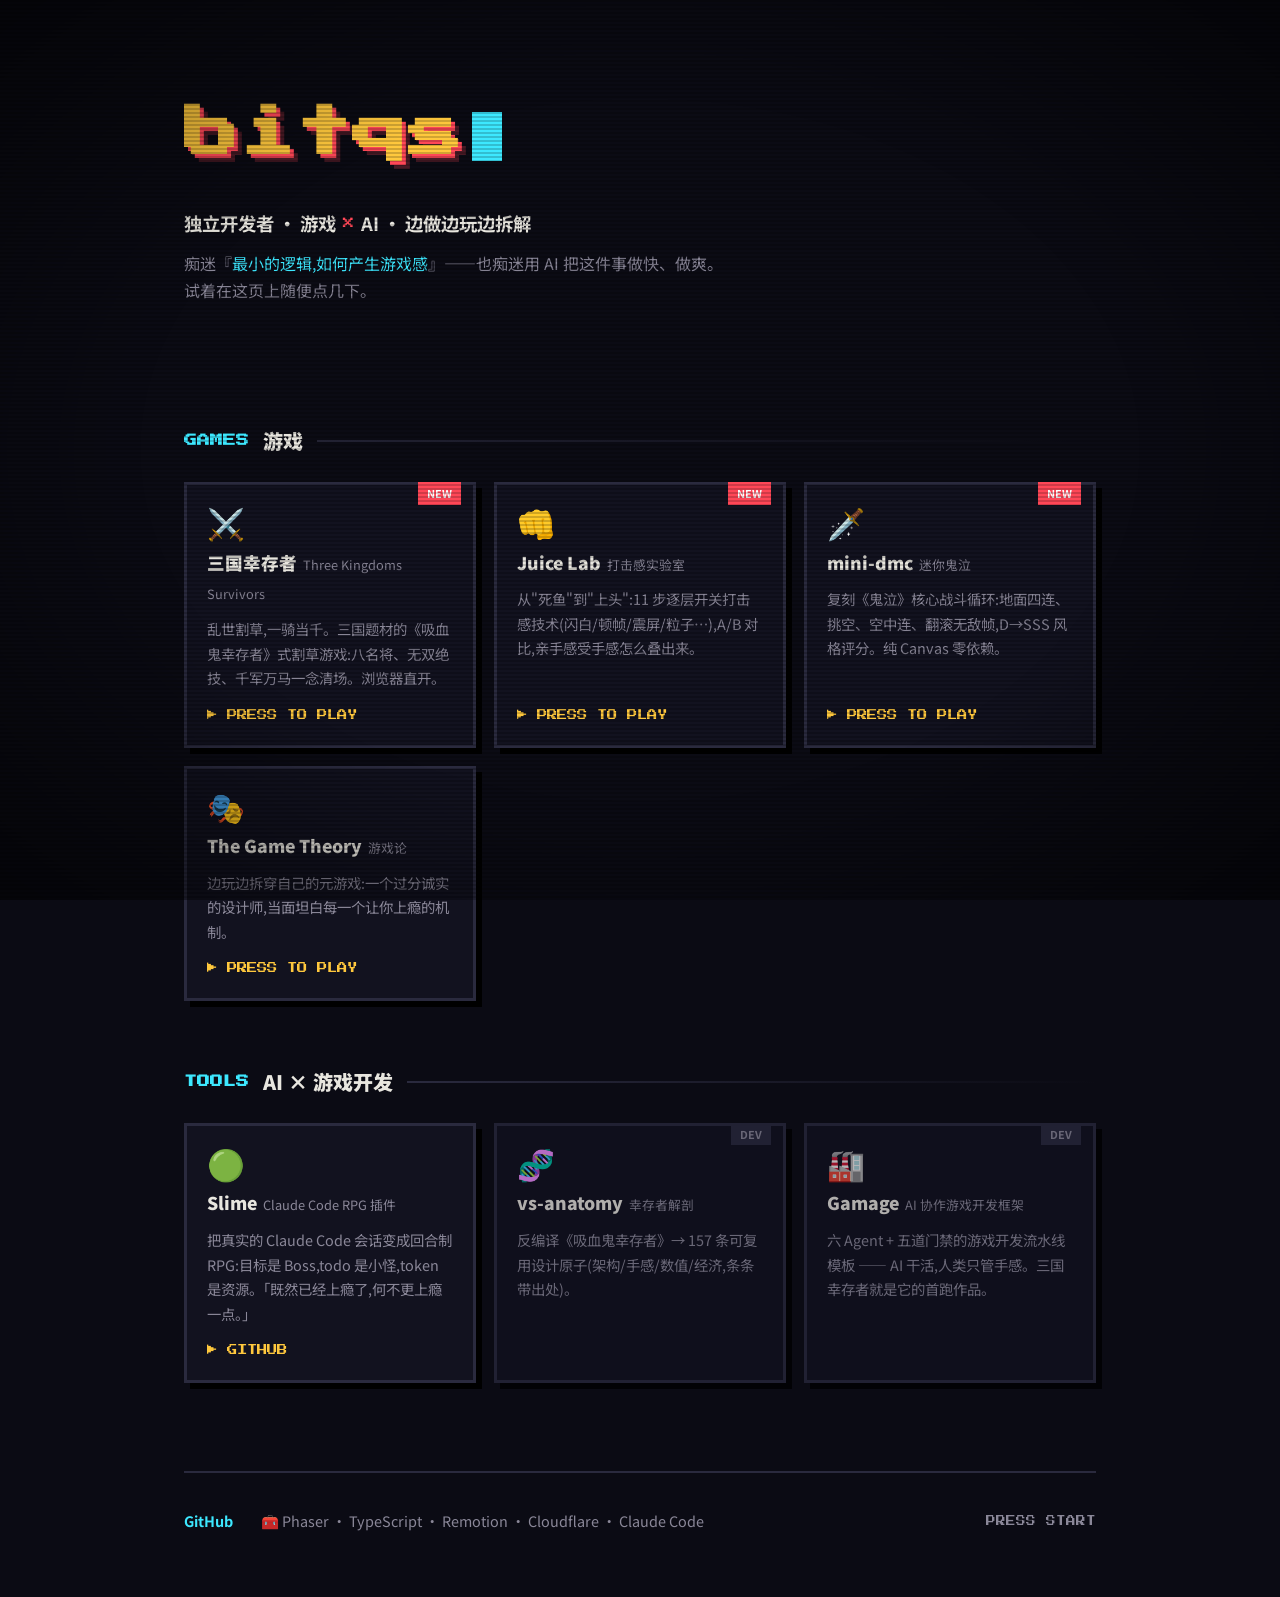
==== commit 891b11b3: "Sync homepage: add mini-dmc card Co-Authored-By: Claude Fable 5 <noreply@anthropic.com>" ====
--- a/index.html
+++ b/index.html
@@ -199,6 +199,13 @@
       <p>从"死鱼"到"上头":11 步逐层开关打击感技术(闪白/顿帧/震屏/粒子…),A/B 对比,亲手感受手感怎么叠出来。</p>
       <span class="play">▶ PRESS TO PLAY</span>
     </a>
+    <a class="card" href="https://mini-dmc.shuangqu.workers.dev" target="_blank" rel="noopener">
+      <span class="tag">NEW</span>
+      <span class="icon">🗡️</span>
+      <h3>mini-dmc<span class="en">迷你鬼泣</span></h3>
+      <p>复刻《鬼泣》核心战斗循环:地面四连、挑空、空中连、翻滚无敌帧,D→SSS 风格评分。纯 Canvas 零依赖。</p>
+      <span class="play">▶ PRESS TO PLAY</span>
+    </a>
     <a class="card" href="https://thegametheory.pages.dev" target="_blank" rel="noopener">
       <span class="icon">🎭</span>
       <h3>The Game Theory<span class="en">游戏论</span></h3>
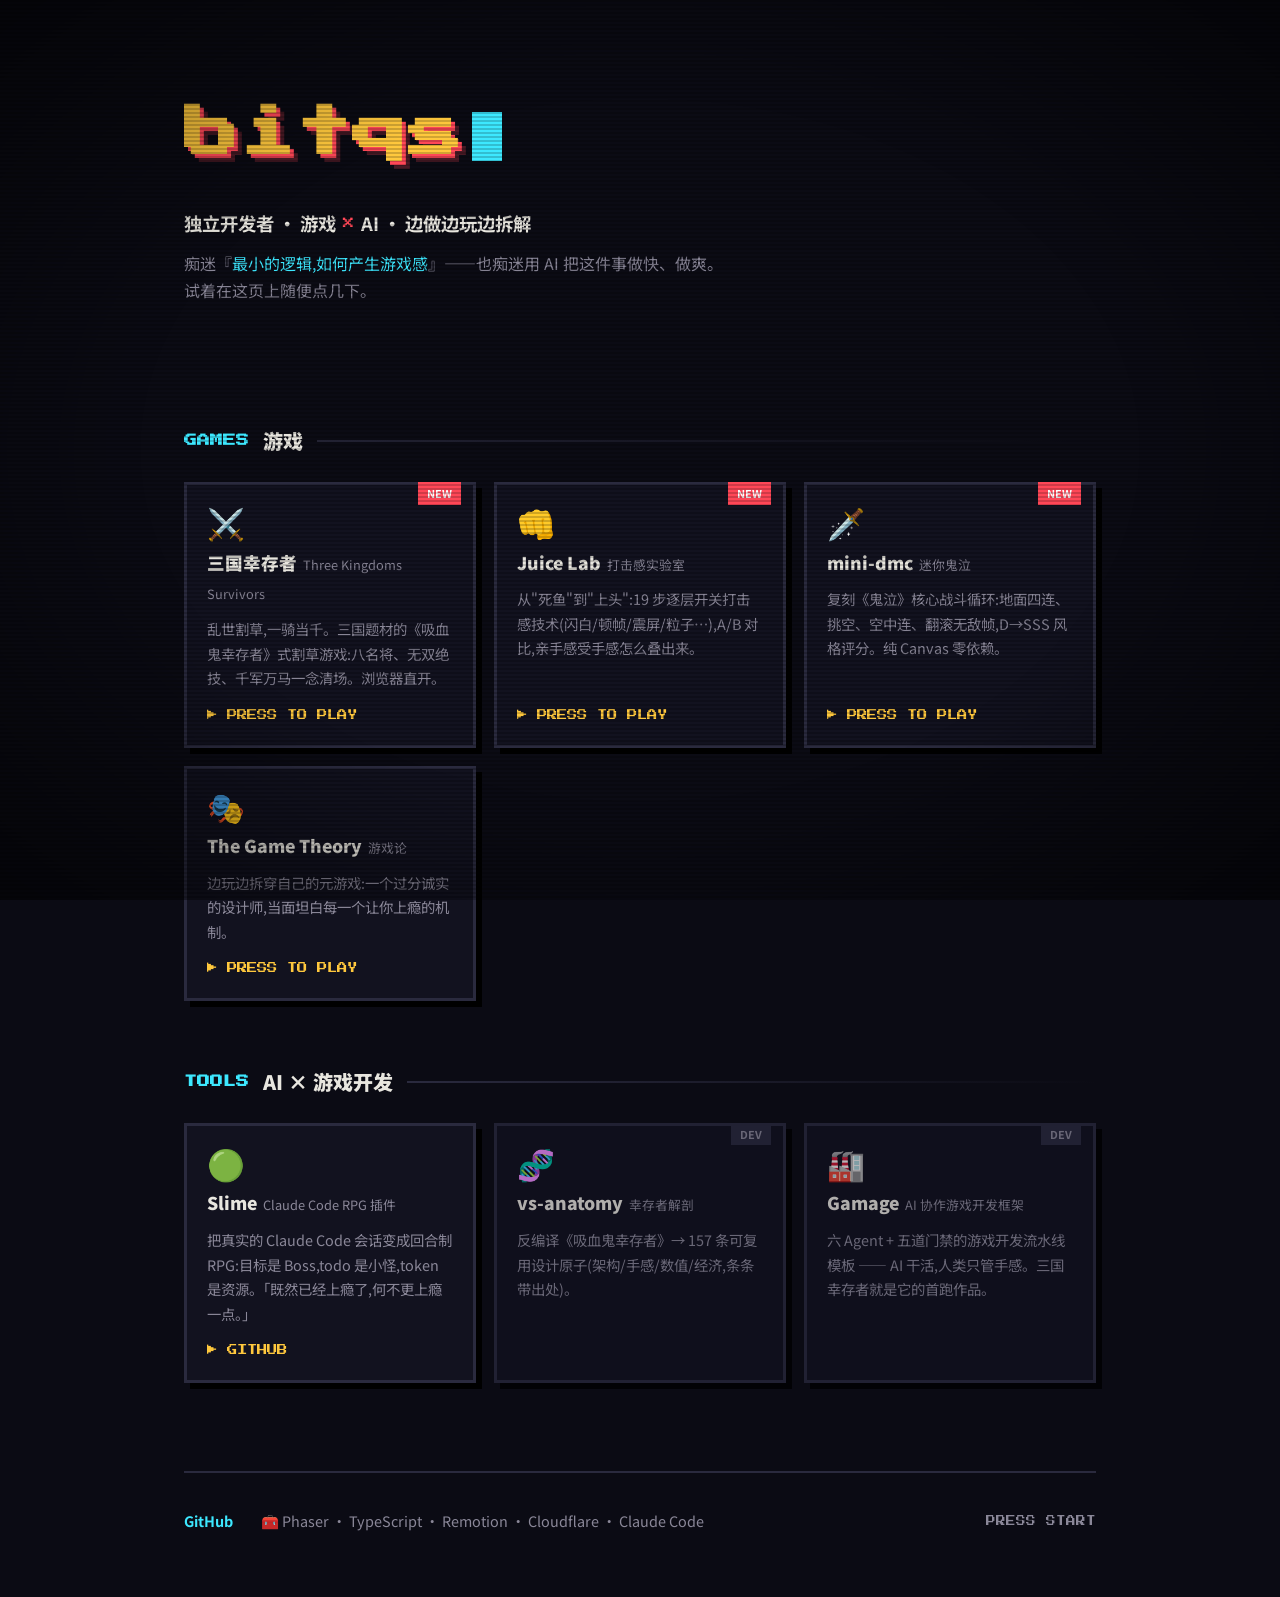
==== commit e160eb52: "Sync homepage: Juice Lab step count 11→19 Co-Authored-By: Claude Fable 5 <noreply@anthropic.com>" ====
--- a/index.html
+++ b/index.html
@@ -196,7 +196,7 @@
       <span class="tag">NEW</span>
       <span class="icon">👊</span>
       <h3>Juice Lab<span class="en">打击感实验室</span></h3>
-      <p>从"死鱼"到"上头":11 步逐层开关打击感技术(闪白/顿帧/震屏/粒子…),A/B 对比,亲手感受手感怎么叠出来。</p>
+      <p>从"死鱼"到"上头":19 步逐层开关打击感技术(闪白/顿帧/震屏/粒子…),A/B 对比,亲手感受手感怎么叠出来。</p>
       <span class="play">▶ PRESS TO PLAY</span>
     </a>
     <a class="card" href="https://mini-dmc.shuangqu.workers.dev" target="_blank" rel="noopener">
